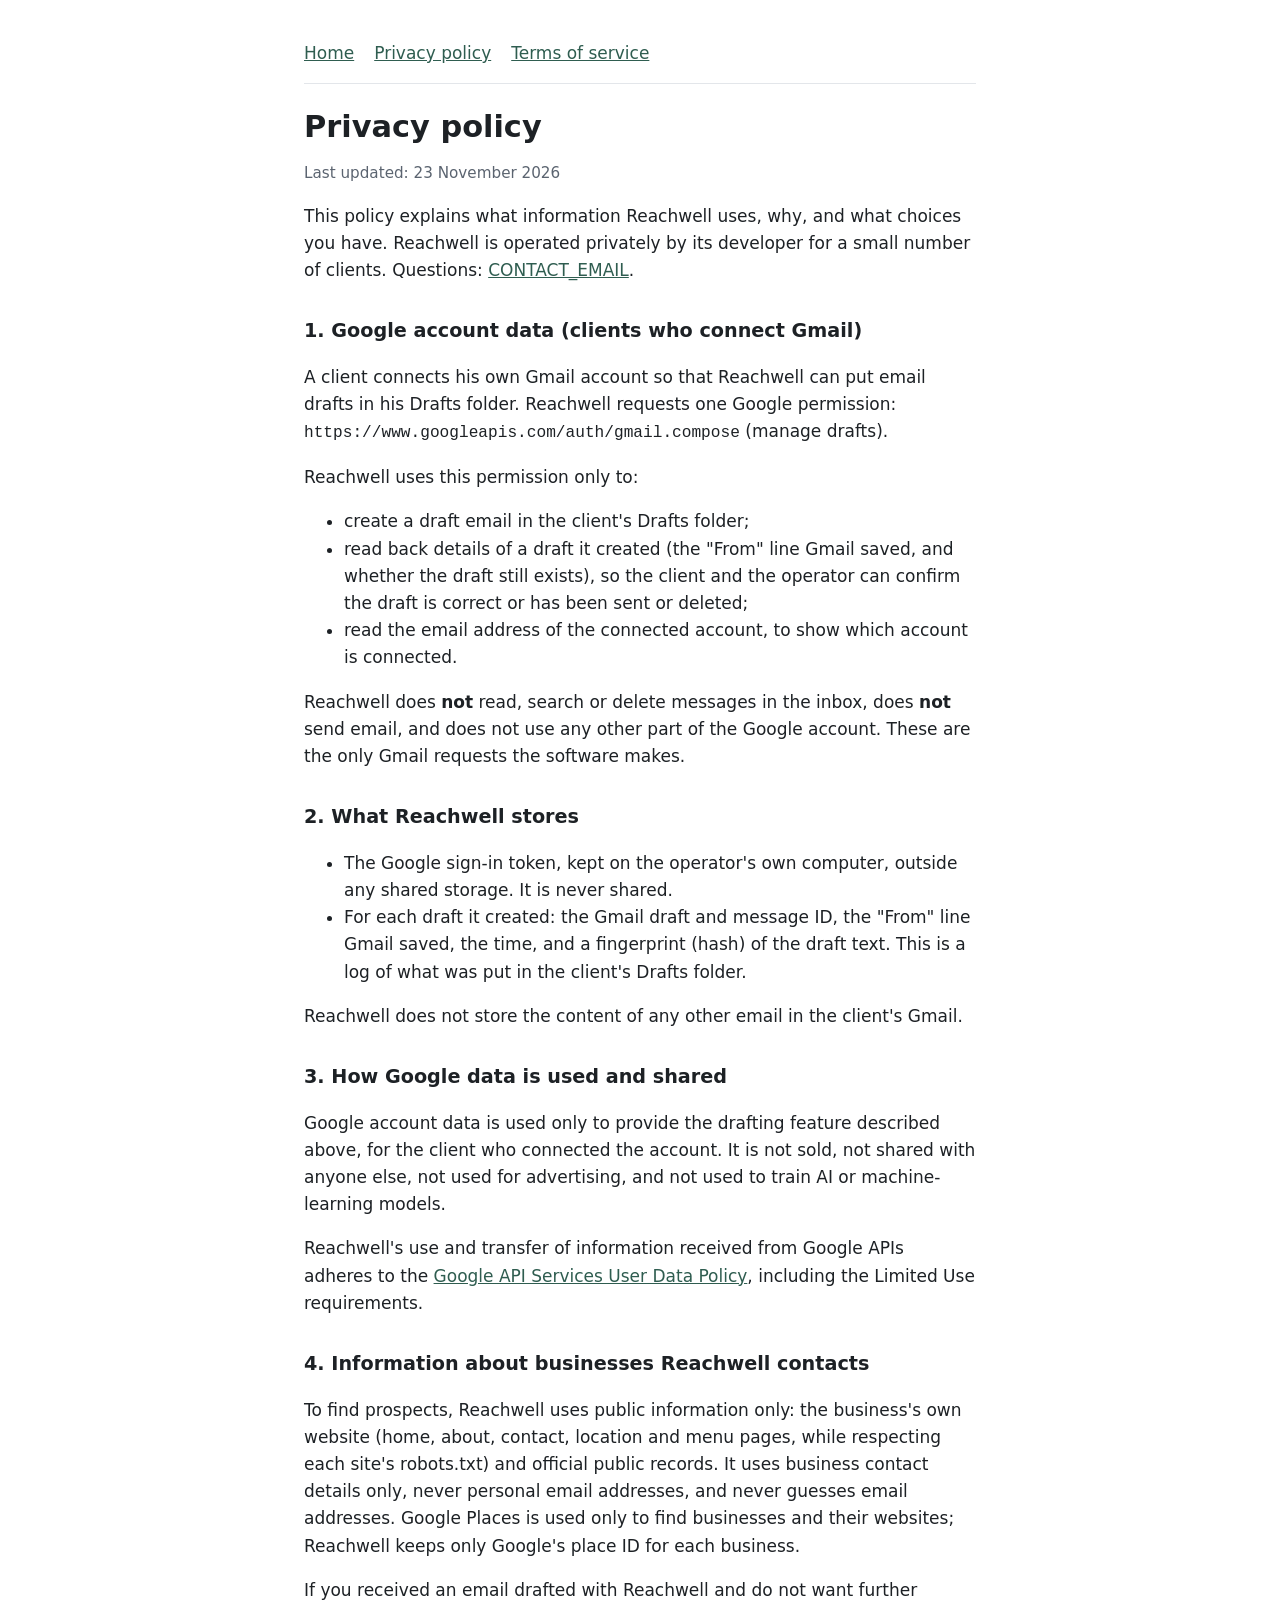
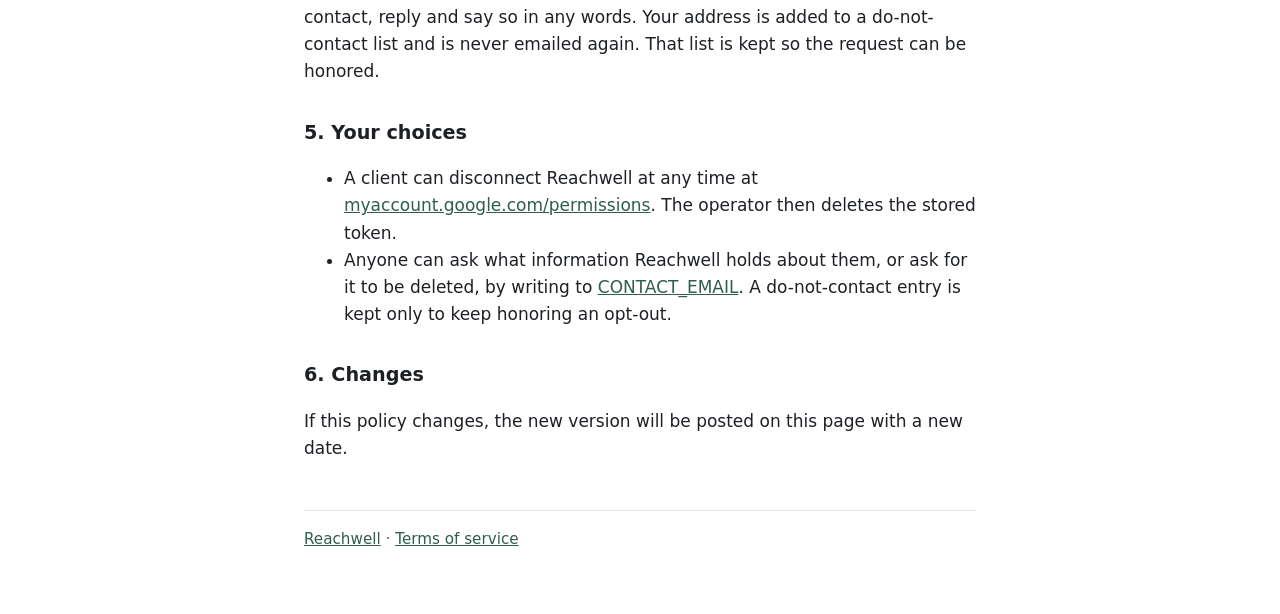
==== privacy.html @ 4c3b269b "Reachwell pages: home, privacy policy, terms of service Co-Authored-By: Claude Opus 5.5 <noreply@ant" ====
<!doctype html>
<html lang="en">
<head>
<meta charset="utf-8">
<meta name="viewport" content="width=device-width, initial-scale=1">
<title>Reachwell privacy policy</title>
<link rel="stylesheet" href="style.css">
</head>
<body>
<main>
<header>
<nav><a href="./">Home</a><a href="privacy.html">Privacy policy</a><a href="terms.html">Terms of service</a></nav>
</header>

<h1>Privacy policy</h1>
<p class="muted">Last updated: 23 November 2026</p>

<p>This policy explains what information Reachwell uses, why, and what choices you have. Reachwell is operated
privately by its developer for a small number of clients. Questions: <a href="mailto:CONTACT_EMAIL">CONTACT_EMAIL</a>.</p>

<h2>1. Google account data (clients who connect Gmail)</h2>
<p>A client connects his own Gmail account so that Reachwell can put email drafts in his Drafts folder.
Reachwell requests one Google permission: <code>https://www.googleapis.com/auth/gmail.compose</code> (manage drafts).</p>
<p>Reachwell uses this permission only to:</p>
<ul>
<li>create a draft email in the client's Drafts folder;</li>
<li>read back details of a draft it created (the "From" line Gmail saved, and whether the draft still exists), so the client
and the operator can confirm the draft is correct or has been sent or deleted;</li>
<li>read the email address of the connected account, to show which account is connected.</li>
</ul>
<p>Reachwell does <strong>not</strong> read, search or delete messages in the inbox, does <strong>not</strong> send email,
and does not use any other part of the Google account. These are the only Gmail requests the software makes.</p>

<h2>2. What Reachwell stores</h2>
<ul>
<li>The Google sign-in token, kept on the operator's own computer, outside any shared storage. It is never shared.</li>
<li>For each draft it created: the Gmail draft and message ID, the "From" line Gmail saved, the time, and a fingerprint (hash)
of the draft text. This is a log of what was put in the client's Drafts folder.</li>
</ul>
<p>Reachwell does not store the content of any other email in the client's Gmail.</p>

<h2>3. How Google data is used and shared</h2>
<p>Google account data is used only to provide the drafting feature described above, for the client who connected the account.
It is not sold, not shared with anyone else, not used for advertising, and not used to train AI or machine-learning models.</p>
<p>Reachwell's use and transfer of information received from Google APIs adheres to the
<a href="https://developers.google.com/terms/api-services-user-data-policy">Google API Services User Data Policy</a>,
including the Limited Use requirements.</p>

<h2>4. Information about businesses Reachwell contacts</h2>
<p>To find prospects, Reachwell uses public information only: the business's own website (home, about, contact, location and
menu pages, while respecting each site's robots.txt) and official public records. It uses business contact details only,
never personal email addresses, and never guesses email addresses. Google Places is used only to find businesses and
their websites; Reachwell keeps only Google's place ID for each business.</p>
<p>If you received an email drafted with Reachwell and do not want further contact, reply and say so in any words.
Your address is added to a do-not-contact list and is never emailed again. That list is kept so the request can be honored.</p>

<h2>5. Your choices</h2>
<ul>
<li>A client can disconnect Reachwell at any time at
<a href="https://myaccount.google.com/permissions">myaccount.google.com/permissions</a>. The operator then deletes the stored token.</li>
<li>Anyone can ask what information Reachwell holds about them, or ask for it to be deleted, by writing to
<a href="mailto:CONTACT_EMAIL">CONTACT_EMAIL</a>. A do-not-contact entry is kept only to keep honoring an opt-out.</li>
</ul>

<h2>6. Changes</h2>
<p>If this policy changes, the new version will be posted on this page with a new date.</p>

<footer><a href="./">Reachwell</a> · <a href="terms.html">Terms of service</a></footer>
</main>
</body>
</html>
---- style.css ----
:root { --bg: #ffffff; --fg: #1d2125; --muted: #5b6470; --line: #e3e6ea; --accent: #2f5d50; }
@media (prefers-color-scheme: dark) { :root { --bg: #15181b; --fg: #e8eaed; --muted: #a3abb5; --line: #2b3036; --accent: #8cc4b3; } }
* { box-sizing: border-box; }
body { margin: 0; background: var(--bg); color: var(--fg); font: 17px/1.6 system-ui, -apple-system, "Segoe UI", sans-serif; }
main { max-width: 44rem; margin: 0 auto; padding: 2.5rem 1rem 4rem; }
header { border-bottom: 1px solid var(--line); margin-bottom: 1.5rem; padding-bottom: 1rem; }
nav a { margin-right: 1.25rem; }
a { color: var(--accent); }
h1 { font-size: 1.9rem; line-height: 1.25; margin: 0 0 .5rem; }
h2 { font-size: 1.2rem; margin: 2rem 0 .5rem; }
p, li { color: var(--fg); }
.muted, footer { color: var(--muted); font-size: .95rem; }
footer { border-top: 1px solid var(--line); margin-top: 3rem; padding-top: 1rem; }
code { font-size: .95em; overflow-wrap: anywhere; }
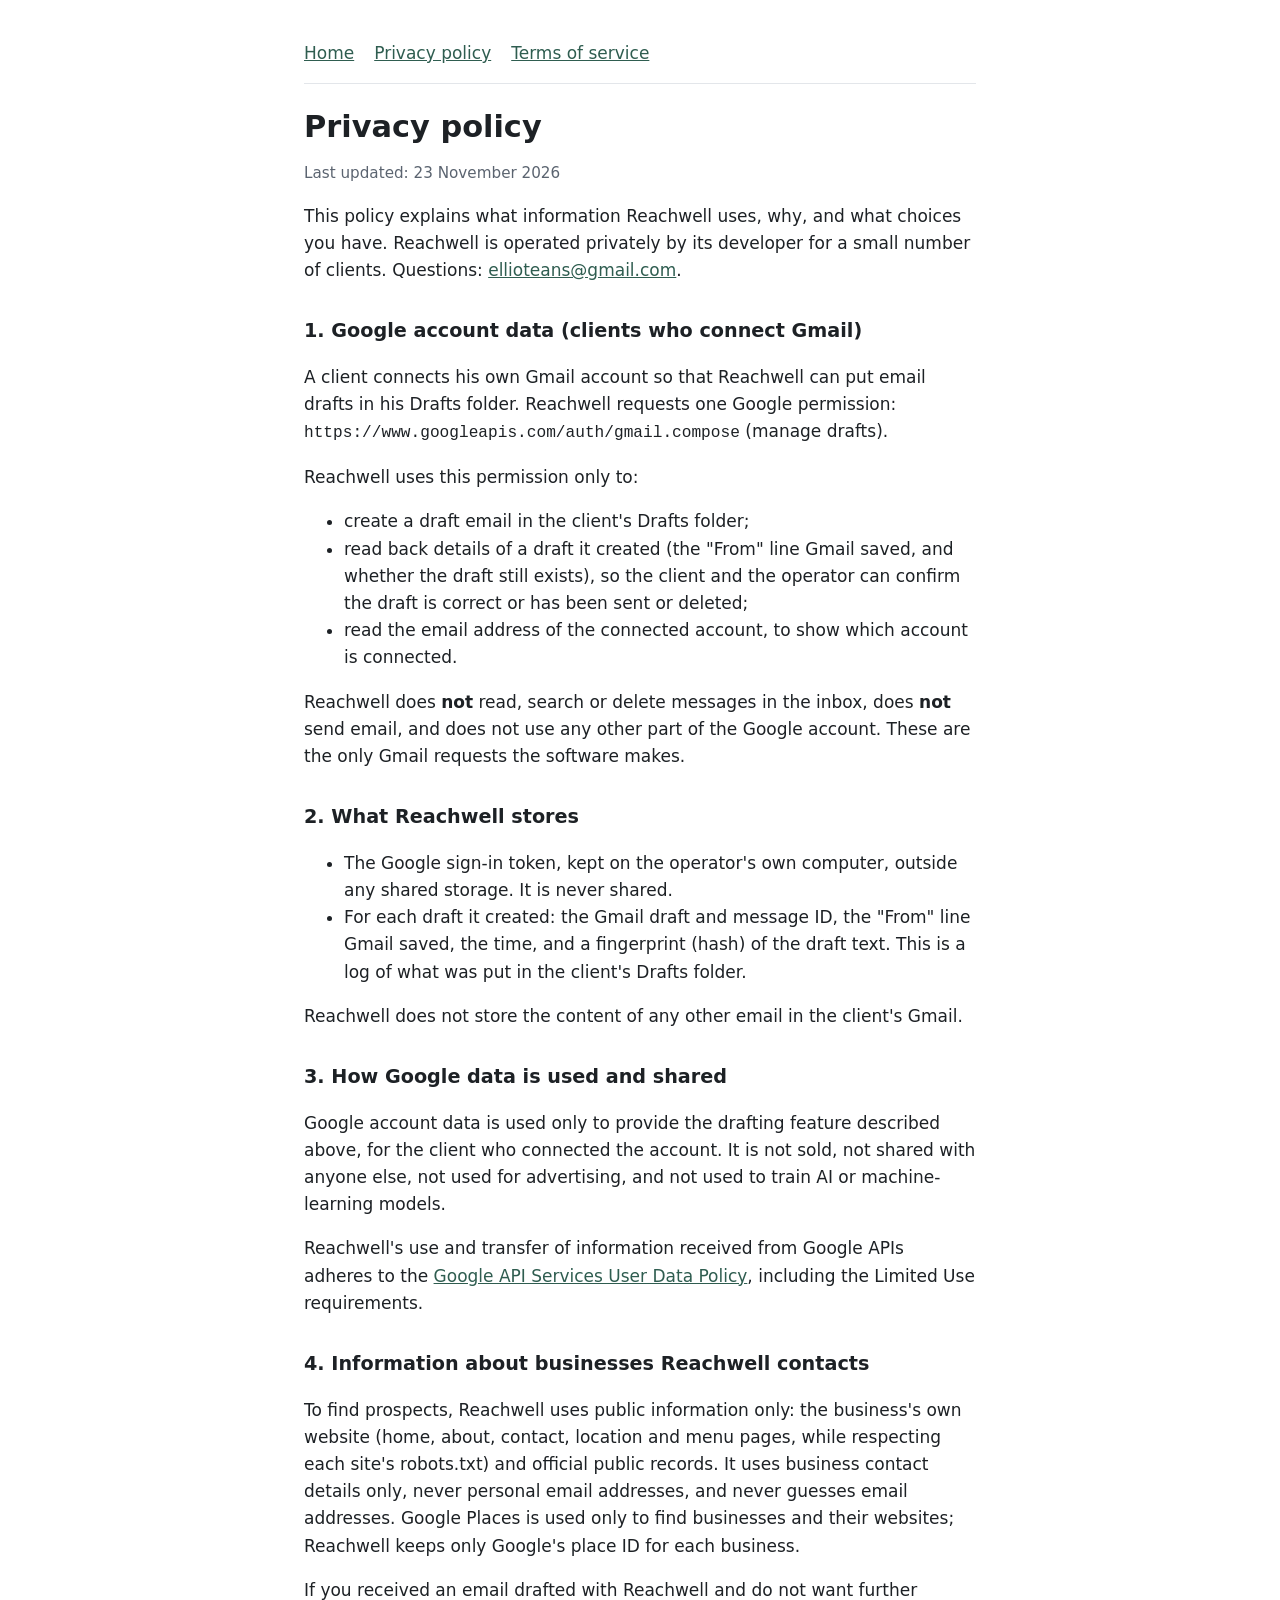
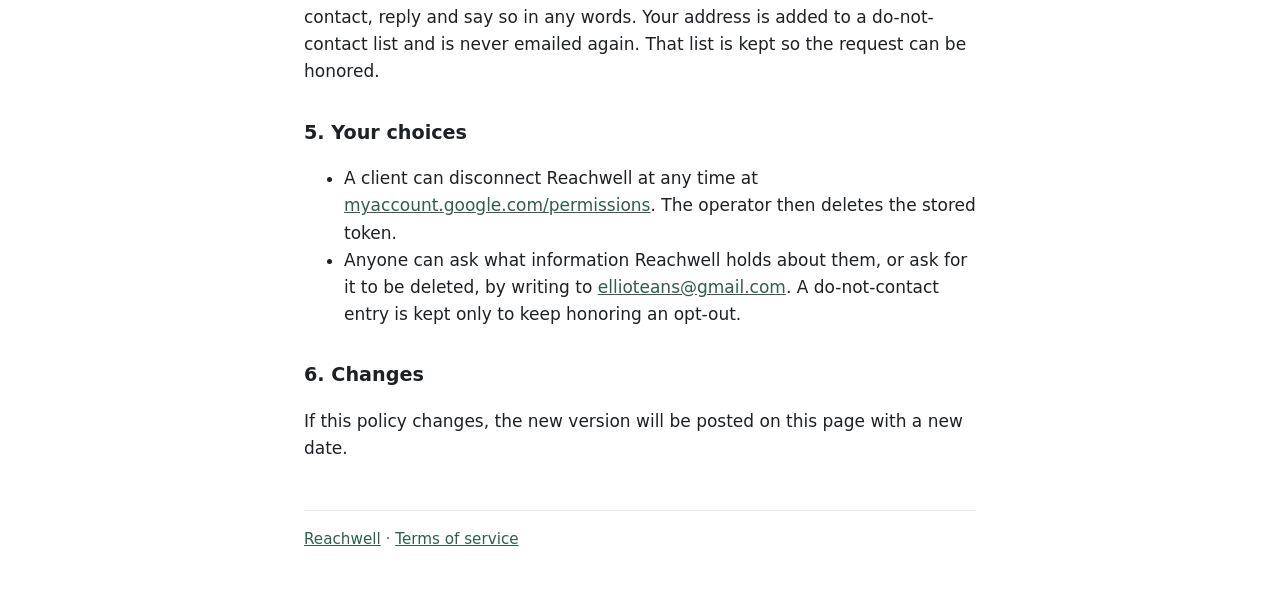
==== commit a8cdca44: "Contact email on all pages (Elliot, 23 Nov) Co-Authored-By: Claude Opus 5.5 <noreply@anthropic.com> " ====
--- a/privacy.html
+++ b/privacy.html
@@ -16,7 +16,7 @@
 <p class="muted">Last updated: 23 November 2026</p>
 
 <p>This policy explains what information Reachwell uses, why, and what choices you have. Reachwell is operated
-privately by its developer for a small number of clients. Questions: <a href="mailto:CONTACT_EMAIL">CONTACT_EMAIL</a>.</p>
+privately by its developer for a small number of clients. Questions: <a href="mailto:ellioteans@gmail.com">ellioteans@gmail.com</a>.</p>
 
 <h2>1. Google account data (clients who connect Gmail)</h2>
 <p>A client connects his own Gmail account so that Reachwell can put email drafts in his Drafts folder.
@@ -59,7 +59,7 @@
 <li>A client can disconnect Reachwell at any time at
 <a href="https://myaccount.google.com/permissions">myaccount.google.com/permissions</a>. The operator then deletes the stored token.</li>
 <li>Anyone can ask what information Reachwell holds about them, or ask for it to be deleted, by writing to
-<a href="mailto:CONTACT_EMAIL">CONTACT_EMAIL</a>. A do-not-contact entry is kept only to keep honoring an opt-out.</li>
+<a href="mailto:ellioteans@gmail.com">ellioteans@gmail.com</a>. A do-not-contact entry is kept only to keep honoring an opt-out.</li>
 </ul>
 
 <h2>6. Changes</h2>
